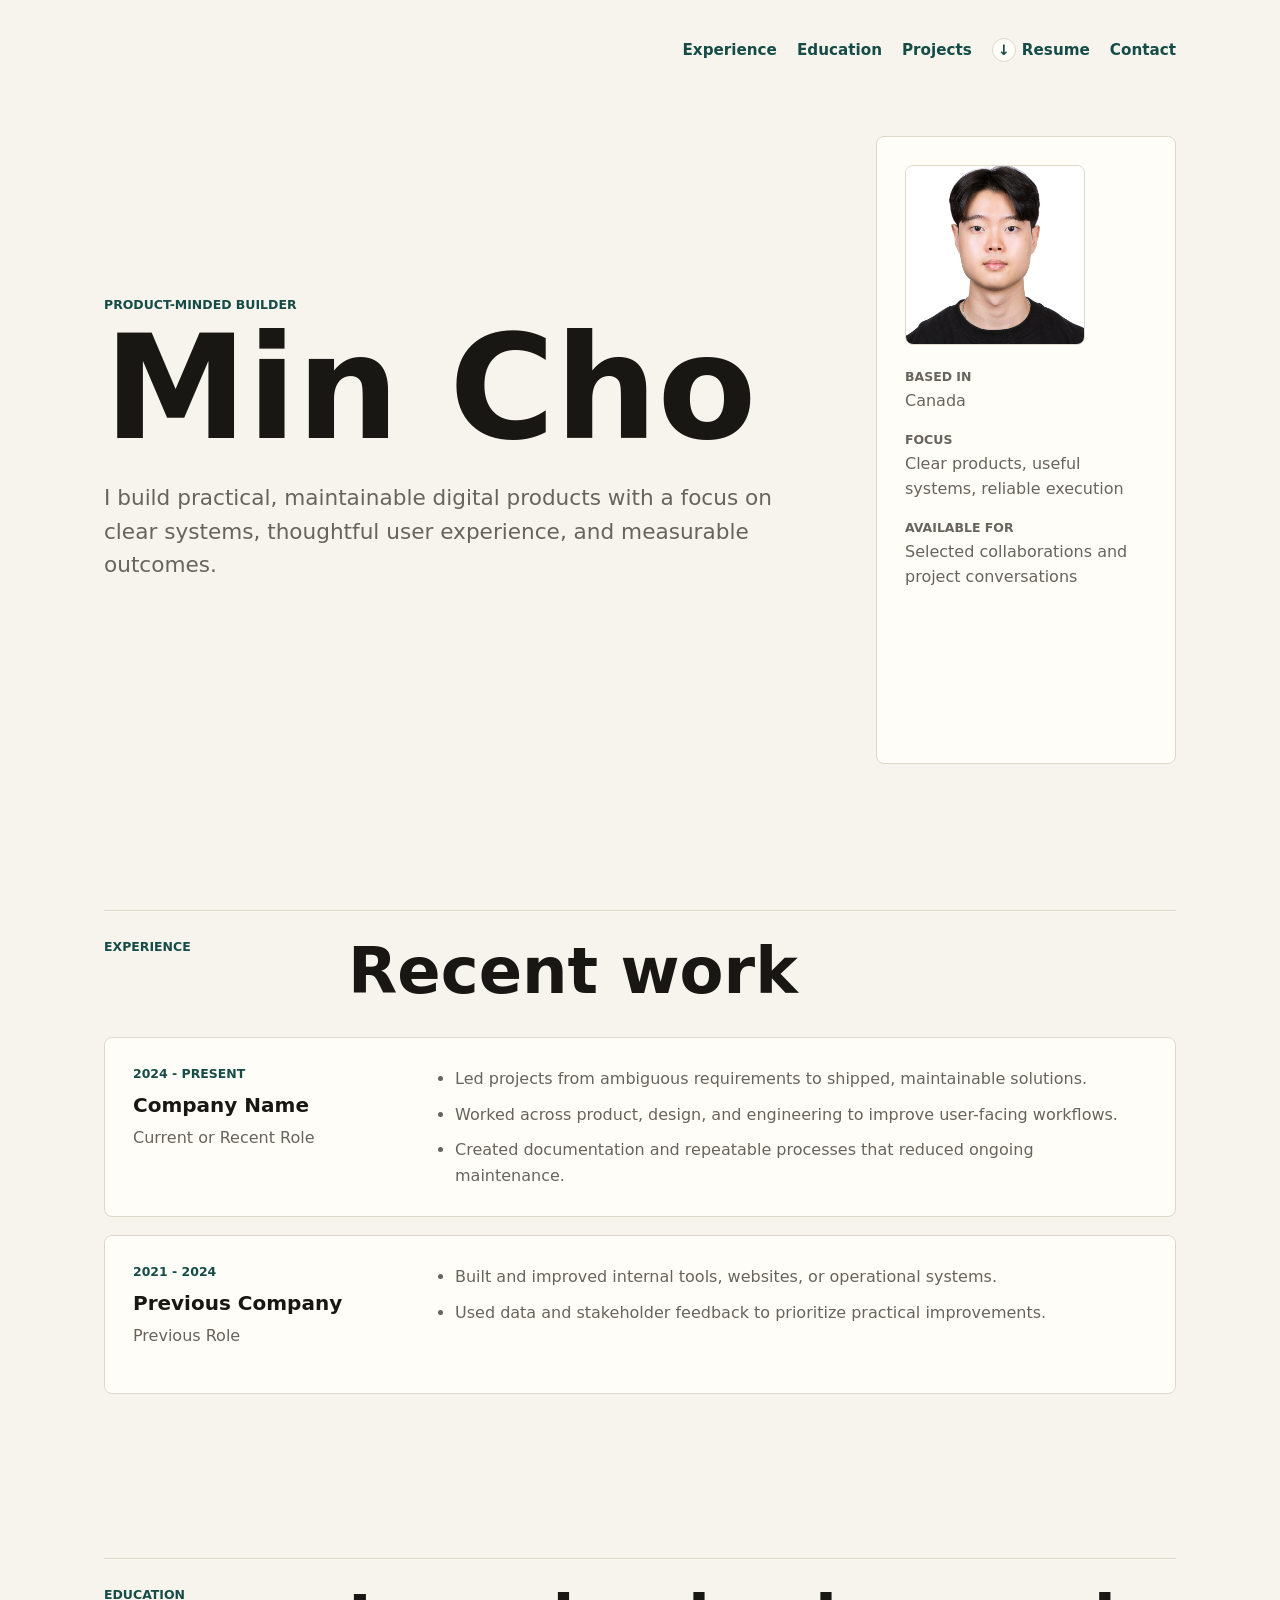
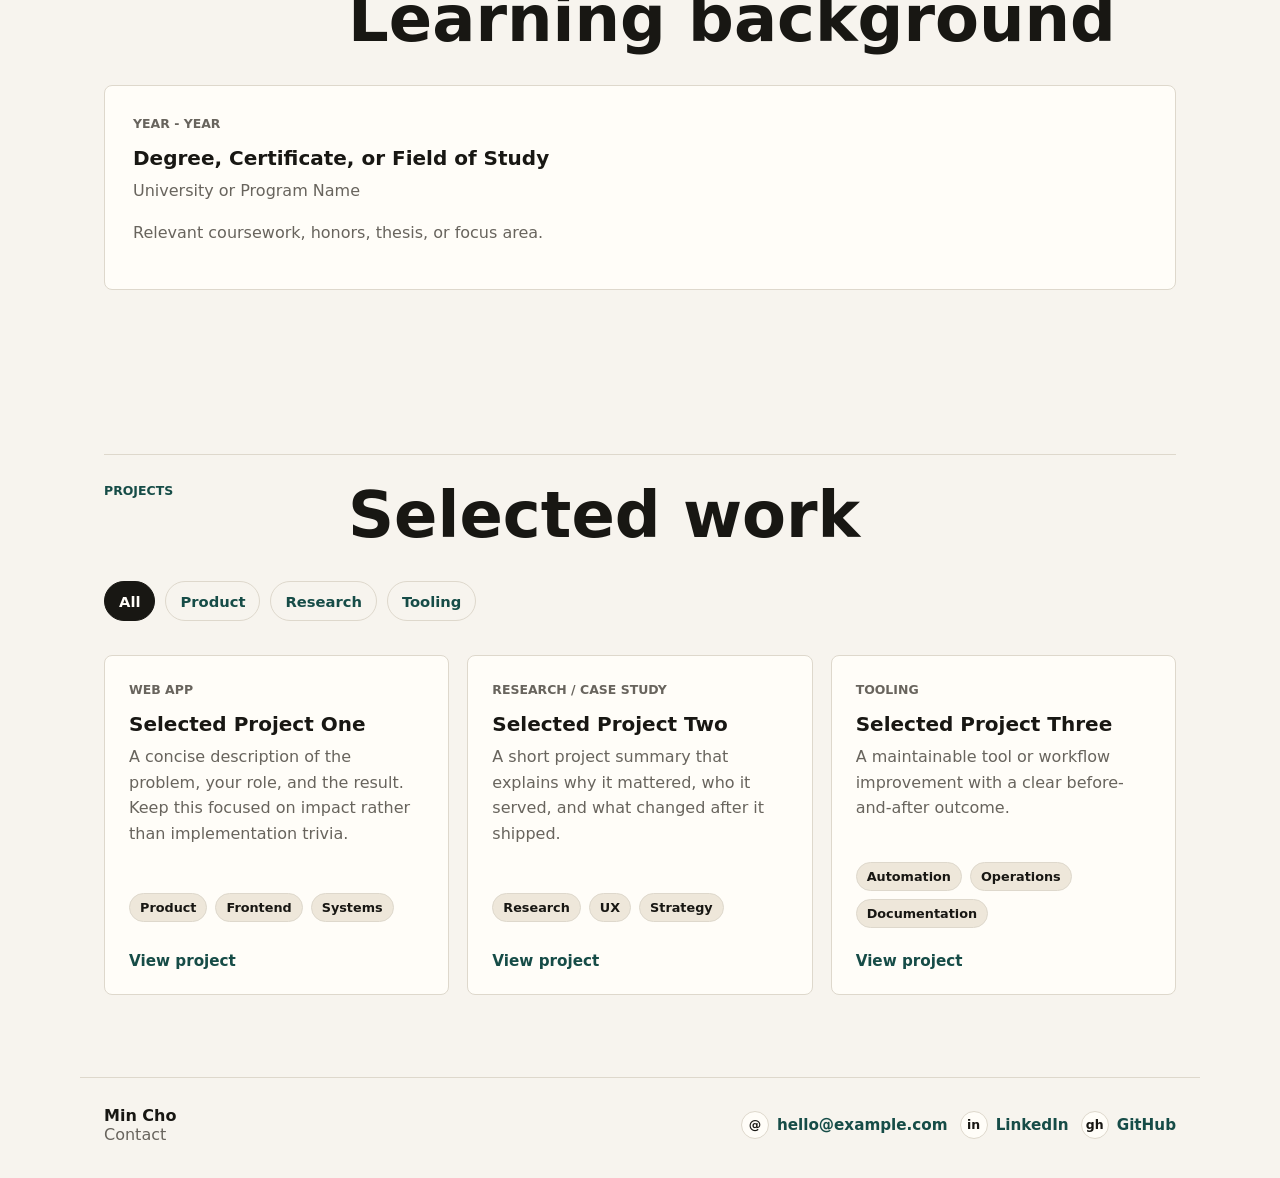
==== index.html @ 4a1a944a "Initial Commit" ====
<!doctype html>
<html lang="en">
  <head>
    <meta charset="utf-8">
    <meta name="viewport" content="width=device-width, initial-scale=1">
    <title>Min Cho | Experience, Education, Projects</title>
    <meta
      name="description"
      content="A minimal personal website highlighting Min Cho's experience, education, and selected projects."
    >
    <link rel="stylesheet" href="styles.css">
  </head>
  <body>
    <main>
      <section class="hero" aria-labelledby="intro-title">
        <nav class="nav" aria-label="Main navigation">
          <a href="#experience">Experience</a>
          <a href="#education">Education</a>
          <a href="#projects">Projects</a>
          <a class="resume-link" href="resume.pdf" download aria-label="Download resume">
            <span class="download-icon" aria-hidden="true">↓</span>
            Resume
          </a>
          <a href="#contact">Contact</a>
        </nav>

        <div class="hero-grid">
          <div class="hero-copy">
            <p class="eyebrow">Product-minded builder</p>
            <h1 id="intro-title">Min Cho</h1>
            <p class="summary">
              I build practical, maintainable digital products with a focus on
              clear systems, thoughtful user experience, and measurable outcomes.
            </p>
          </div>

          <aside class="profile-panel" aria-label="Profile snapshot">
            <img class="profile-photo" src="profile.jpg" alt="Portrait of Min Cho">
            <dl>
              <div>
                <dt>Based in</dt>
                <dd>Canada</dd>
              </div>
              <div>
                <dt>Focus</dt>
                <dd>Clear products, useful systems, reliable execution</dd>
              </div>
              <div>
                <dt>Available for</dt>
                <dd>Selected collaborations and project conversations</dd>
              </div>
            </dl>
          </aside>
        </div>
      </section>

      <section id="experience" class="section">
        <div class="section-heading">
          <p class="eyebrow">Experience</p>
          <h2>Recent work</h2>
        </div>
        <div class="timeline">
          <article class="timeline-item">
            <div>
              <p class="period">2024 - Present</p>
              <h3>Company Name</h3>
              <p class="company">Current or Recent Role</p>
            </div>
            <ul>
              <li>Led projects from ambiguous requirements to shipped, maintainable solutions.</li>
              <li>Worked across product, design, and engineering to improve user-facing workflows.</li>
              <li>Created documentation and repeatable processes that reduced ongoing maintenance.</li>
            </ul>
          </article>

          <article class="timeline-item">
            <div>
              <p class="period">2021 - 2024</p>
              <h3>Previous Company</h3>
              <p class="company">Previous Role</p>
            </div>
            <ul>
              <li>Built and improved internal tools, websites, or operational systems.</li>
              <li>Used data and stakeholder feedback to prioritize practical improvements.</li>
            </ul>
          </article>
        </div>
      </section>

      <section id="education" class="section">
        <div class="section-heading">
          <p class="eyebrow">Education</p>
          <h2>Learning background</h2>
        </div>
        <div class="education-list">
          <article class="education-item">
            <p class="period">Year - Year</p>
            <h3>Degree, Certificate, or Field of Study</h3>
            <p class="company">University or Program Name</p>
            <p>Relevant coursework, honors, thesis, or focus area.</p>
          </article>
        </div>
      </section>

      <section id="projects" class="section">
        <div class="section-heading">
          <p class="eyebrow">Projects</p>
          <h2>Selected work</h2>
        </div>
        <div class="project-filters" aria-label="Filter selected work">
          <button class="filter-button is-active" type="button" data-filter="all">
            All
          </button>
          <button class="filter-button" type="button" data-filter="product">
            Product
          </button>
          <button class="filter-button" type="button" data-filter="research">
            Research
          </button>
          <button class="filter-button" type="button" data-filter="tooling">
            Tooling
          </button>
        </div>
        <div class="project-grid">
          <article class="project-card" data-category="product">
            <div>
              <p class="project-type">Web app</p>
              <h3>Selected Project One</h3>
              <p>
                A concise description of the problem, your role, and the result.
                Keep this focused on impact rather than implementation trivia.
              </p>
            </div>
            <div class="tags" aria-label="Selected Project One tags">
              <span>Product</span>
              <span>Frontend</span>
              <span>Systems</span>
            </div>
            <a href="#">View project</a>
          </article>

          <article class="project-card" data-category="research">
            <div>
              <p class="project-type">Research / case study</p>
              <h3>Selected Project Two</h3>
              <p>
                A short project summary that explains why it mattered, who it
                served, and what changed after it shipped.
              </p>
            </div>
            <div class="tags" aria-label="Selected Project Two tags">
              <span>Research</span>
              <span>UX</span>
              <span>Strategy</span>
            </div>
            <a href="#">View project</a>
          </article>

          <article class="project-card" data-category="tooling">
            <div>
              <p class="project-type">Tooling</p>
              <h3>Selected Project Three</h3>
              <p>
                A maintainable tool or workflow improvement with a clear
                before-and-after outcome.
              </p>
            </div>
            <div class="tags" aria-label="Selected Project Three tags">
              <span>Automation</span>
              <span>Operations</span>
              <span>Documentation</span>
            </div>
            <a href="#">View project</a>
          </article>
        </div>
      </section>

      <footer id="contact">
        <div>
          <p>Min Cho</p>
          <span>Contact</span>
        </div>
        <div class="contact-links" aria-label="Contact information">
          <a href="mailto:hello@example.com">
            <span class="contact-icon" aria-hidden="true">@</span>
            hello@example.com
          </a>
          <a href="https://www.linkedin.com/">
            <span class="contact-icon" aria-hidden="true">in</span>
            LinkedIn
          </a>
          <a href="https://github.com/">
            <span class="contact-icon" aria-hidden="true">gh</span>
            GitHub
          </a>
        </div>
      </footer>
    </main>
    <script>
      const filterButtons = document.querySelectorAll(".filter-button");
      const projectCards = document.querySelectorAll(".project-card");

      filterButtons.forEach((button) => {
        button.addEventListener("click", () => {
          const selectedFilter = button.dataset.filter;

          filterButtons.forEach((item) => {
            item.classList.toggle("is-active", item === button);
          });

          projectCards.forEach((card) => {
            const shouldShow =
              selectedFilter === "all" || card.dataset.category === selectedFilter;

            card.hidden = !shouldShow;
          });
        });
      });
    </script>
  </body>
</html>
---- styles.css ----
:root {
  --background: #f7f4ee;
  --foreground: #181713;
  --muted: #68645d;
  --line: #ded8cc;
  --panel: #fffdf8;
  --accent-strong: #164c47;
  --terracotta: #ad5d45;
}

* {
  box-sizing: border-box;
}

html {
  scroll-behavior: smooth;
}

body {
  background: var(--background);
  color: var(--foreground);
  font-family: Inter, ui-sans-serif, system-ui, -apple-system, BlinkMacSystemFont,
    "Segoe UI", sans-serif;
  margin: 0;
}

a {
  color: inherit;
  text-decoration: none;
}

main {
  min-height: 100vh;
}

.hero,
.section,
footer {
  margin: 0 auto;
  max-width: 1120px;
  padding: 28px 24px;
}

.hero {
  min-height: 92vh;
  display: flex;
  flex-direction: column;
}

.nav {
  align-items: center;
  display: flex;
  flex-wrap: wrap;
  gap: 10px 20px;
  justify-content: flex-end;
  min-height: 44px;
}

.nav a,
.project-card a,
footer a {
  color: var(--accent-strong);
  font-size: 0.95rem;
  font-weight: 650;
}

.resume-link {
  align-items: center;
  display: inline-flex;
  gap: 6px;
}

.download-icon {
  align-items: center;
  background: var(--panel);
  border: 1px solid var(--line);
  border-radius: 999px;
  display: inline-flex;
  font-size: 0.9rem;
  height: 24px;
  justify-content: center;
  line-height: 1;
  width: 24px;
}

.nav a:hover,
.project-card a:hover,
footer a:hover {
  color: var(--terracotta);
}

.hero-grid {
  align-items: center;
  display: grid;
  flex: 1;
  gap: 56px;
  grid-template-columns: minmax(0, 1fr) 300px;
  padding: 64px 0 36px;
}

.hero-copy {
  max-width: 760px;
}

.eyebrow,
.period,
.project-type {
  color: var(--accent-strong);
  font-size: 0.78rem;
  font-weight: 800;
  letter-spacing: 0;
  margin: 0 0 12px;
  text-transform: uppercase;
}

h1,
h2,
h3,
p {
  margin-top: 0;
}

h1 {
  font-size: clamp(4.25rem, 12vw, 9rem);
  letter-spacing: 0;
  line-height: 0.9;
  margin-bottom: 28px;
  max-width: 780px;
}

h2 {
  font-size: clamp(2rem, 5vw, 4rem);
  letter-spacing: 0;
  line-height: 1;
  margin-bottom: 0;
}

h3 {
  font-size: 1.25rem;
  line-height: 1.2;
  margin-bottom: 8px;
}

.summary {
  color: var(--muted);
  font-size: clamp(1.1rem, 2vw, 1.35rem);
  line-height: 1.55;
  max-width: 680px;
}

.profile-panel,
.timeline-item,
.education-item,
.project-card {
  background: var(--panel);
  border: 1px solid var(--line);
  border-radius: 8px;
}

.profile-panel {
  align-self: stretch;
  display: flex;
  flex-direction: column;
  gap: 24px;
  justify-content: flex-start;
  min-height: 0;
  padding: 28px;
}

.profile-photo {
  aspect-ratio: 1;
  background: var(--background);
  border: 1px solid var(--line);
  border-radius: 8px;
  display: block;
  object-fit: cover;
  object-position: center;
  width: 180px;
}

dl,
dd {
  margin: 0;
}

dl {
  display: grid;
  gap: 18px;
}

dt {
  color: var(--muted);
  font-size: 0.78rem;
  font-weight: 700;
  margin-bottom: 4px;
  text-transform: uppercase;
}

dd,
.company,
.education-item p,
.project-card p,
li {
  color: var(--muted);
  line-height: 1.6;
}

.section {
  padding-bottom: 82px;
  padding-top: 82px;
}

.section-heading {
  border-top: 1px solid var(--line);
  display: grid;
  gap: 24px;
  grid-template-columns: 220px minmax(0, 1fr);
  padding-top: 28px;
}

.timeline,
.education-list,
.project-grid {
  display: grid;
  gap: 18px;
  margin-top: 34px;
}

.project-filters {
  display: flex;
  flex-wrap: wrap;
  gap: 10px;
  margin-top: 34px;
}

.filter-button {
  background: transparent;
  border: 1px solid var(--line);
  border-radius: 999px;
  color: var(--accent-strong);
  cursor: pointer;
  font: inherit;
  font-size: 0.92rem;
  font-weight: 700;
  min-height: 40px;
  padding: 8px 14px;
}

.filter-button:hover,
.filter-button.is-active {
  background: var(--foreground);
  border-color: var(--foreground);
  color: var(--panel);
}

.timeline-item {
  display: grid;
  gap: 24px;
  grid-template-columns: 280px minmax(0, 1fr);
  padding: 28px;
}

.timeline-item ul {
  margin: 0;
  padding-left: 18px;
}

.timeline-item li + li {
  margin-top: 10px;
}

.education-item {
  padding: 28px;
}

.project-grid {
  grid-template-columns: repeat(3, minmax(0, 1fr));
}

.project-card {
  display: flex;
  flex-direction: column;
  gap: 24px;
  justify-content: space-between;
  min-height: 340px;
  padding: 24px;
}

.project-card[hidden] {
  display: none;
}

.tags {
  display: flex;
  flex-wrap: wrap;
  gap: 8px;
}

.tags span {
  background: #eee7da;
  border: 1px solid var(--line);
  border-radius: 999px;
  color: var(--foreground);
  font-size: 0.8rem;
  font-weight: 650;
  padding: 6px 10px;
}

footer {
  align-items: center;
  border-top: 1px solid var(--line);
  display: flex;
  gap: 24px;
  justify-content: space-between;
  padding-bottom: 34px;
}

footer p {
  font-weight: 750;
  margin-bottom: 0;
}

footer span {
  color: var(--muted);
}

.contact-links {
  display: flex;
  flex-wrap: wrap;
  gap: 12px;
  justify-content: flex-end;
}

.contact-links a {
  align-items: center;
  display: inline-flex;
  gap: 8px;
}

.contact-icon {
  align-items: center;
  background: var(--panel);
  border: 1px solid var(--line);
  border-radius: 999px;
  color: var(--foreground);
  display: inline-flex;
  font-size: 0.78rem;
  font-weight: 850;
  height: 28px;
  justify-content: center;
  line-height: 1;
  width: 28px;
}

@media (max-width: 840px) {
  .hero,
  .section,
  footer {
    padding-left: 18px;
    padding-right: 18px;
  }

  .hero {
    min-height: auto;
  }

  .nav {
    justify-content: flex-start;
  }

  .hero-grid,
  .section-heading,
  .timeline-item,
  .project-grid {
    grid-template-columns: 1fr;
  }

  .hero-grid {
    gap: 32px;
    padding-top: 50px;
  }

  .profile-panel {
    min-height: auto;
  }

  .profile-photo {
    margin-bottom: 28px;
    width: 160px;
  }
}

@media (max-width: 520px) {
  h1 {
    font-size: 4.2rem;
  }

  footer {
    align-items: flex-start;
    flex-direction: column;
  }

  .contact-links {
    flex-direction: column;
    justify-content: flex-start;
  }
}
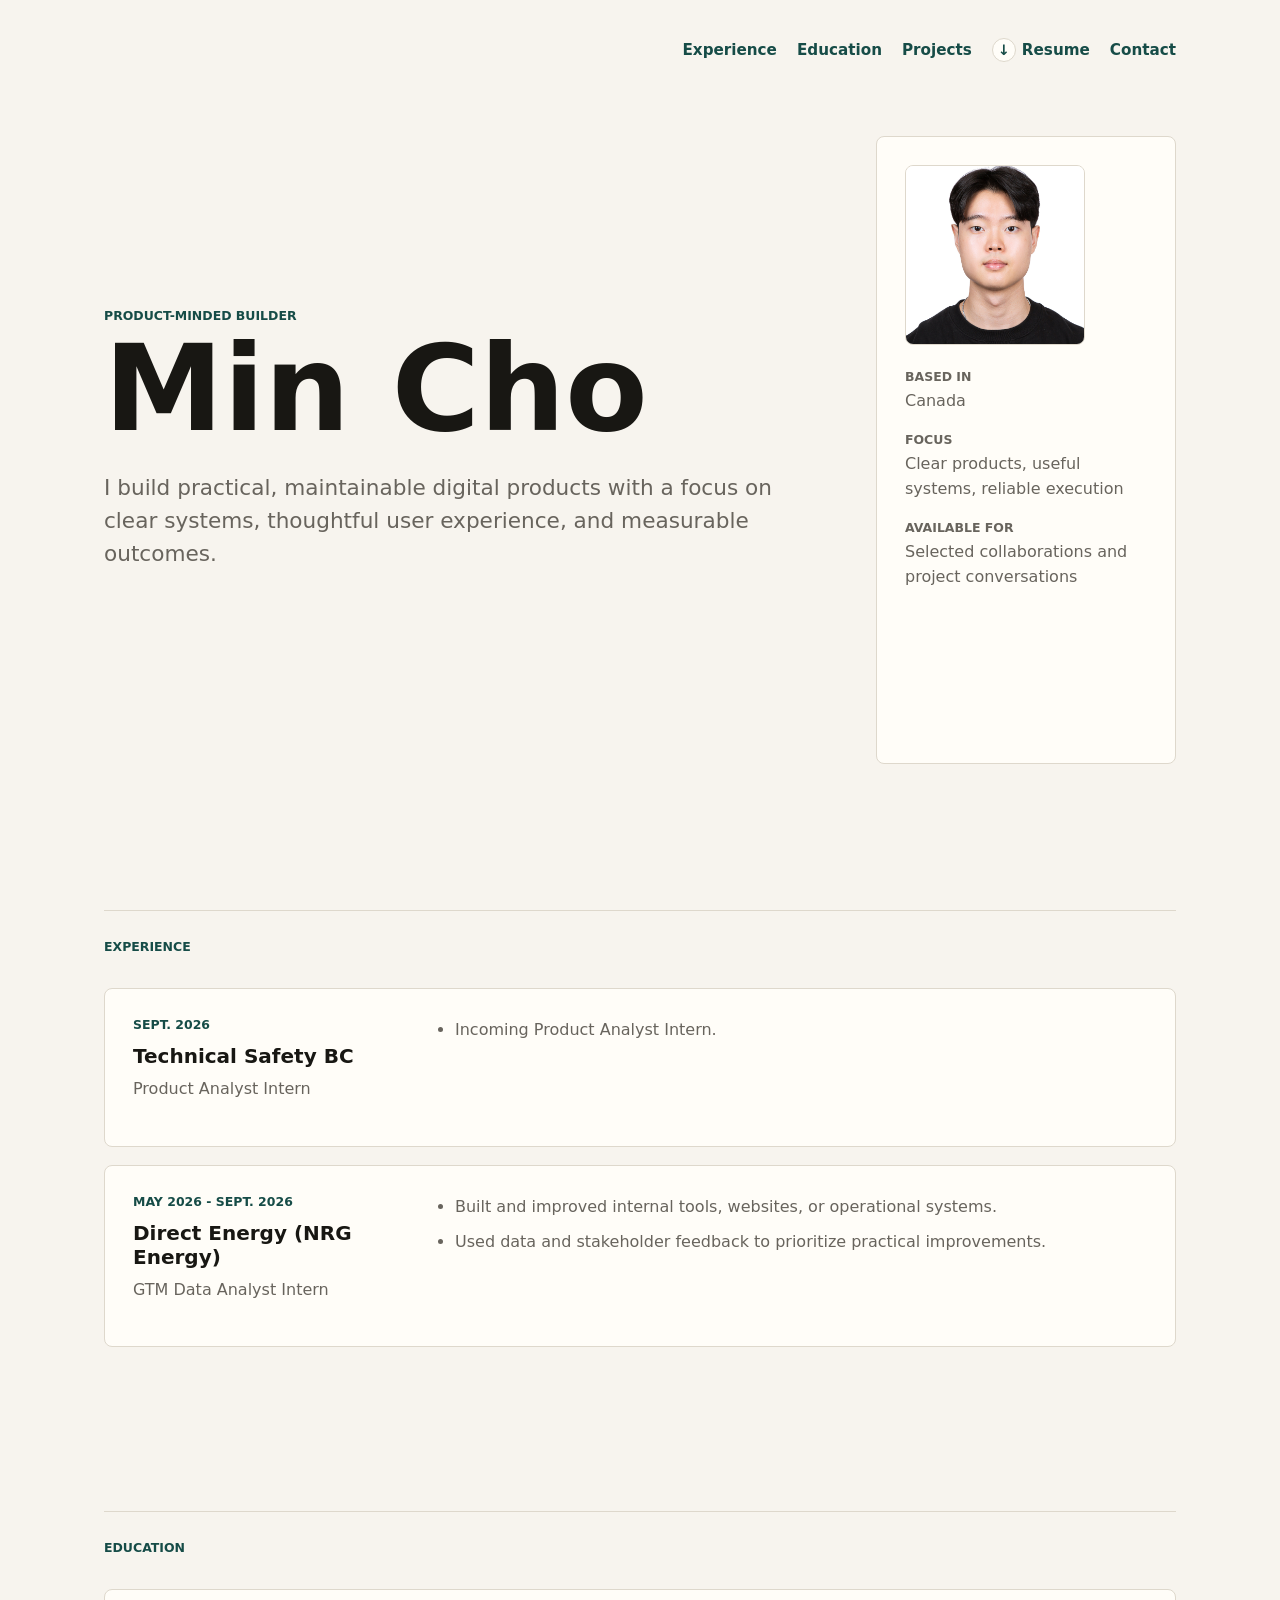
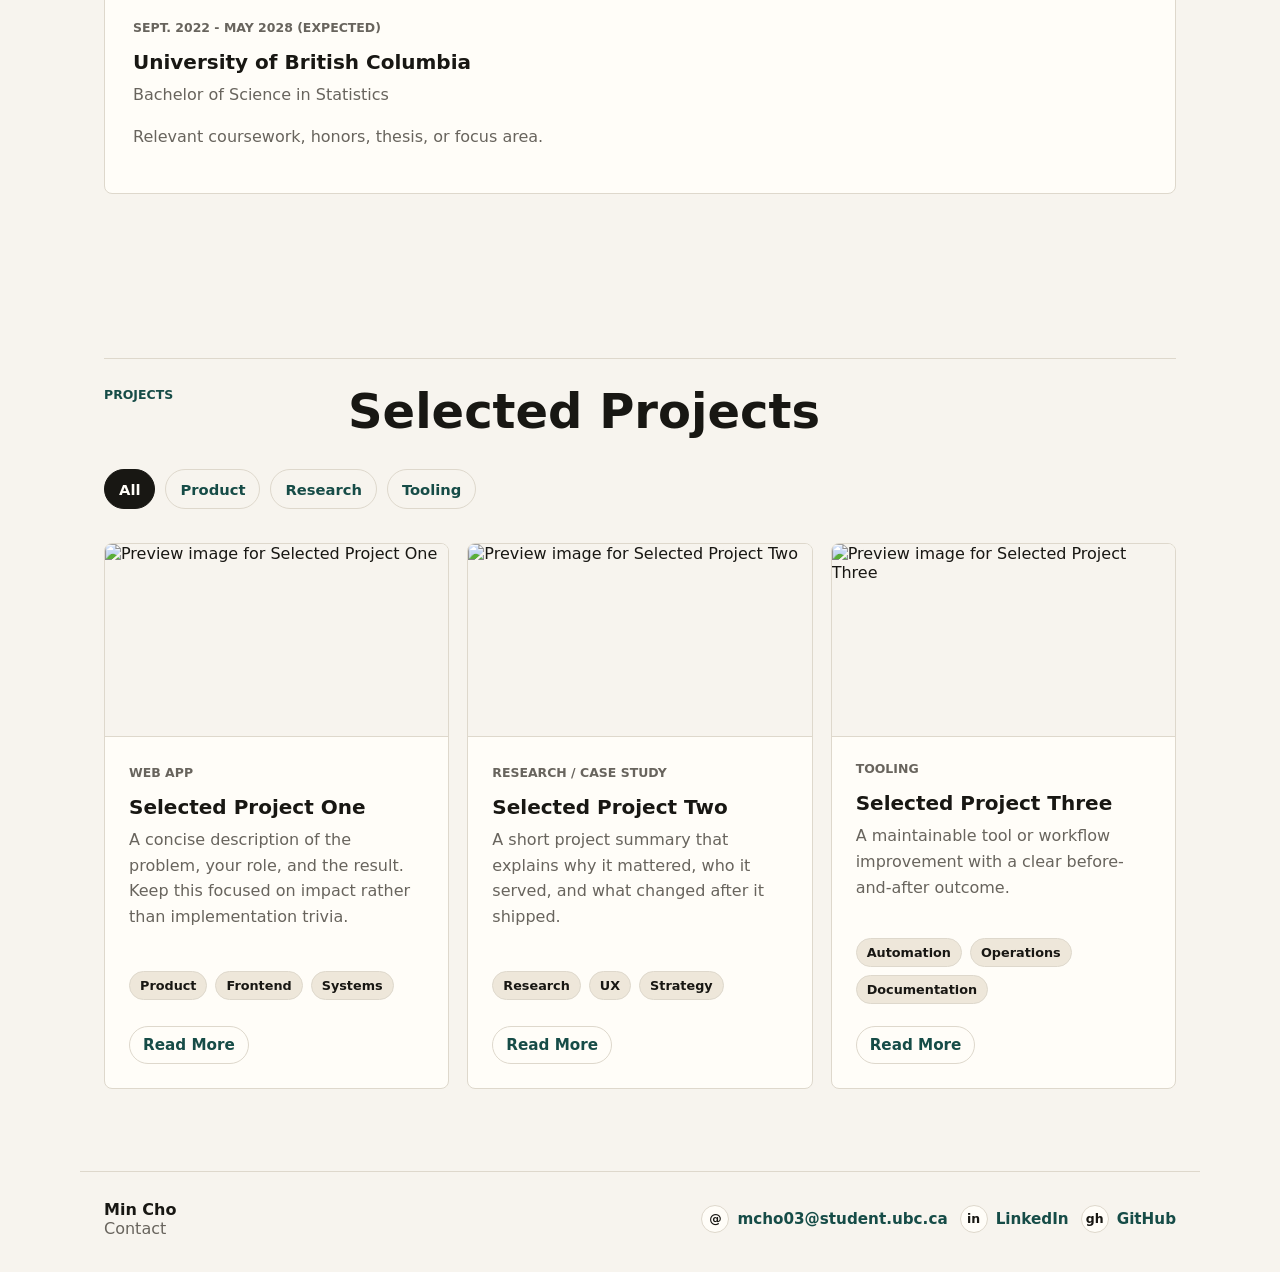
==== commit ea26c2ed: "Added project htmls and resume.pdf" ====
--- a/index.html
+++ b/index.html
@@ -35,7 +35,11 @@
           </div>
 
           <aside class="profile-panel" aria-label="Profile snapshot">
-            <img class="profile-photo" src="profile.jpg" alt="Portrait of Min Cho">
+            <img
+              class="profile-photo"
+              src="profile.jpg"
+              alt="Portrait of Min Cho"
+            >
             <dl>
               <div>
                 <dt>Based in</dt>
@@ -55,29 +59,26 @@
       </section>
 
       <section id="experience" class="section">
-        <div class="section-heading">
+        <div class="section-heading compact-heading">
           <p class="eyebrow">Experience</p>
-          <h2>Recent work</h2>
         </div>
         <div class="timeline">
           <article class="timeline-item">
             <div>
-              <p class="period">2024 - Present</p>
-              <h3>Company Name</h3>
-              <p class="company">Current or Recent Role</p>
+              <p class="period">Sept. 2026</p>
+              <h3>Technical Safety BC</h3>
+              <p class="company">Product Analyst Intern</p>
             </div>
             <ul>
-              <li>Led projects from ambiguous requirements to shipped, maintainable solutions.</li>
-              <li>Worked across product, design, and engineering to improve user-facing workflows.</li>
-              <li>Created documentation and repeatable processes that reduced ongoing maintenance.</li>
+              <li>Incoming Product Analyst Intern.</li>
             </ul>
           </article>
 
           <article class="timeline-item">
             <div>
-              <p class="period">2021 - 2024</p>
-              <h3>Previous Company</h3>
-              <p class="company">Previous Role</p>
+              <p class="period">May 2026 - Sept. 2026</p>
+              <h3>Direct Energy (NRG Energy)</h3>
+              <p class="company">GTM Data Analyst Intern</p>
             </div>
             <ul>
               <li>Built and improved internal tools, websites, or operational systems.</li>
@@ -88,15 +89,14 @@
       </section>
 
       <section id="education" class="section">
-        <div class="section-heading">
+        <div class="section-heading compact-heading">
           <p class="eyebrow">Education</p>
-          <h2>Learning background</h2>
         </div>
         <div class="education-list">
           <article class="education-item">
-            <p class="period">Year - Year</p>
-            <h3>Degree, Certificate, or Field of Study</h3>
-            <p class="company">University or Program Name</p>
+            <p class="period">Sept. 2022 - May 2028 (Expected)</p>
+            <h3>University of British Columbia</h3>
+            <p class="company">Bachelor of Science in Statistics</p>
             <p>Relevant coursework, honors, thesis, or focus area.</p>
           </article>
         </div>
@@ -105,24 +105,50 @@
       <section id="projects" class="section">
         <div class="section-heading">
           <p class="eyebrow">Projects</p>
-          <h2>Selected work</h2>
+          <h2 class="projects-title">Selected Projects</h2>
         </div>
         <div class="project-filters" aria-label="Filter selected work">
-          <button class="filter-button is-active" type="button" data-filter="all">
+          <button
+            class="filter-button is-active"
+            type="button"
+            data-filter="all"
+            aria-pressed="true"
+          >
             All
           </button>
-          <button class="filter-button" type="button" data-filter="product">
+          <button
+            class="filter-button"
+            type="button"
+            data-filter="product"
+            aria-pressed="false"
+          >
             Product
           </button>
-          <button class="filter-button" type="button" data-filter="research">
+          <button
+            class="filter-button"
+            type="button"
+            data-filter="research"
+            aria-pressed="false"
+          >
             Research
           </button>
-          <button class="filter-button" type="button" data-filter="tooling">
+          <button
+            class="filter-button"
+            type="button"
+            data-filter="tooling"
+            aria-pressed="false"
+          >
             Tooling
           </button>
         </div>
         <div class="project-grid">
           <article class="project-card" data-category="product">
+            <img
+              class="project-image"
+              src="project-1.jpg"
+              alt="Preview image for Selected Project One"
+              onerror="this.hidden = true"
+            >
             <div>
               <p class="project-type">Web app</p>
               <h3>Selected Project One</h3>
@@ -136,10 +162,16 @@
               <span>Frontend</span>
               <span>Systems</span>
             </div>
-            <a href="#">View project</a>
+            <a class="project-button" href="project-1.html">Read More</a>
           </article>
 
           <article class="project-card" data-category="research">
+            <img
+              class="project-image"
+              src="project-2.jpg"
+              alt="Preview image for Selected Project Two"
+              onerror="this.hidden = true"
+            >
             <div>
               <p class="project-type">Research / case study</p>
               <h3>Selected Project Two</h3>
@@ -153,10 +185,16 @@
               <span>UX</span>
               <span>Strategy</span>
             </div>
-            <a href="#">View project</a>
+            <a class="project-button" href="project-2.html">Read More</a>
           </article>
 
           <article class="project-card" data-category="tooling">
+            <img
+              class="project-image"
+              src="project-3.jpg"
+              alt="Preview image for Selected Project Three"
+              onerror="this.hidden = true"
+            >
             <div>
               <p class="project-type">Tooling</p>
               <h3>Selected Project Three</h3>
@@ -170,7 +208,7 @@
               <span>Operations</span>
               <span>Documentation</span>
             </div>
-            <a href="#">View project</a>
+            <a class="project-button" href="project-3.html">Read More</a>
           </article>
         </div>
       </section>
@@ -181,15 +219,15 @@
           <span>Contact</span>
         </div>
         <div class="contact-links" aria-label="Contact information">
-          <a href="mailto:hello@example.com">
+          <a href="mailto:mcho03@student.ubc.ca">
             <span class="contact-icon" aria-hidden="true">@</span>
-            hello@example.com
-          </a>
-          <a href="https://www.linkedin.com/">
+            mcho03@student.ubc.ca
+          </a>
+          <a href="https://www.linkedin.com/in/minhyeokcho/">
             <span class="contact-icon" aria-hidden="true">in</span>
             LinkedIn
           </a>
-          <a href="https://github.com/">
+          <a href="https://github.com/mcho04">
             <span class="contact-icon" aria-hidden="true">gh</span>
             GitHub
           </a>
@@ -201,11 +239,14 @@
       const projectCards = document.querySelectorAll(".project-card");
 
       filterButtons.forEach((button) => {
-        button.addEventListener("click", () => {
+        button.addEventListener("click", (event) => {
+          event.preventDefault();
+
           const selectedFilter = button.dataset.filter;
 
           filterButtons.forEach((item) => {
             item.classList.toggle("is-active", item === button);
+            item.setAttribute("aria-pressed", String(item === button));
           });
 
           projectCards.forEach((card) => {
@@ -213,6 +254,16 @@
               selectedFilter === "all" || card.dataset.category === selectedFilter;
 
             card.hidden = !shouldShow;
+
+            if (shouldShow) {
+              card.animate(
+                [
+                  { opacity: 0, transform: "translateY(4px)" },
+                  { opacity: 1, transform: "translateY(0)" },
+                ],
+                { duration: 140, easing: "ease-out" }
+              );
+            }
           });
         });
       });
--- a/styles.css
+++ b/styles.css
@@ -121,7 +121,7 @@
 }
 
 h1 {
-  font-size: clamp(4.25rem, 12vw, 9rem);
+  font-size: clamp(3.8rem, 10vw, 7.5rem);
   letter-spacing: 0;
   line-height: 0.9;
   margin-bottom: 28px;
@@ -133,6 +133,10 @@
   letter-spacing: 0;
   line-height: 1;
   margin-bottom: 0;
+}
+
+.projects-title {
+  font-size: clamp(1.8rem, 4vw, 3rem);
 }
 
 h3 {
@@ -216,6 +220,10 @@
   gap: 24px;
   grid-template-columns: 220px minmax(0, 1fr);
   padding-top: 28px;
+}
+
+.compact-heading {
+  display: block;
 }
 
 .timeline,
@@ -280,14 +288,139 @@
 .project-card {
   display: flex;
   flex-direction: column;
-  gap: 24px;
+  gap: 22px;
   justify-content: space-between;
   min-height: 340px;
-  padding: 24px;
+  overflow: hidden;
+  padding: 0 24px 24px;
+  transition: border-color 160ms ease;
 }
 
 .project-card[hidden] {
   display: none;
+}
+
+.project-image {
+  aspect-ratio: 16 / 9;
+  background: var(--background);
+  border-bottom: 1px solid var(--line);
+  display: block;
+  margin-left: -24px;
+  object-fit: cover;
+  object-position: center;
+  width: calc(100% + 48px);
+}
+
+.project-button {
+  align-self: flex-start;
+  border: 1px solid var(--line);
+  border-radius: 999px;
+  display: inline-flex;
+  padding: 9px 13px;
+}
+
+.project-button:hover {
+  border-color: var(--terracotta);
+}
+
+.project-detail {
+  margin: 0 auto;
+  max-width: 1120px;
+  padding: 28px 24px 82px;
+}
+
+.project-detail-nav {
+  align-items: center;
+  display: flex;
+  justify-content: space-between;
+  margin-bottom: 64px;
+  min-height: 44px;
+}
+
+.back-link,
+.detail-link {
+  align-items: center;
+  color: var(--accent-strong);
+  display: inline-flex;
+  font-weight: 700;
+  gap: 8px;
+}
+
+.project-detail h1 {
+  font-size: clamp(2.25rem, 5vw, 4rem);
+  letter-spacing: 0;
+  line-height: 1;
+  margin-bottom: 28px;
+  max-width: 900px;
+}
+
+.project-hero-image {
+  background: var(--background);
+  border: 1px solid var(--line);
+  border-radius: 8px;
+  display: block;
+  height: auto;
+  max-height: 520px;
+  object-fit: contain;
+  object-position: center;
+  width: 100%;
+}
+
+.project-detail-section {
+  border-top: 1px solid var(--line);
+  margin-top: 56px;
+  padding-top: 28px;
+}
+
+.project-detail-section h2 {
+  color: var(--accent-strong);
+  font-size: 0.78rem;
+  font-weight: 800;
+  letter-spacing: 0;
+  line-height: 1.3;
+  margin-bottom: 18px;
+  text-transform: uppercase;
+}
+
+.project-detail-section p {
+  color: var(--muted);
+  font-size: clamp(1.1rem, 2vw, 1.35rem);
+  line-height: 1.6;
+  max-width: 850px;
+}
+
+.detail-links {
+  display: flex;
+  flex-wrap: wrap;
+  gap: 12px;
+}
+
+.detail-link {
+  align-items: center;
+  background: var(--panel);
+  border: 1px solid var(--line);
+  border-radius: 999px;
+  color: var(--accent-strong);
+  display: inline-flex;
+  font-size: 0.95rem;
+  font-weight: 650;
+  gap: 8px;
+  padding: 9px 13px;
+}
+
+.detail-icon {
+  fill: none;
+  height: 18px;
+  stroke: currentColor;
+  stroke-linecap: round;
+  stroke-linejoin: round;
+  stroke-width: 2;
+  width: 18px;
+}
+
+.github-icon {
+  fill: currentColor;
+  stroke: none;
 }
 
 .tags {
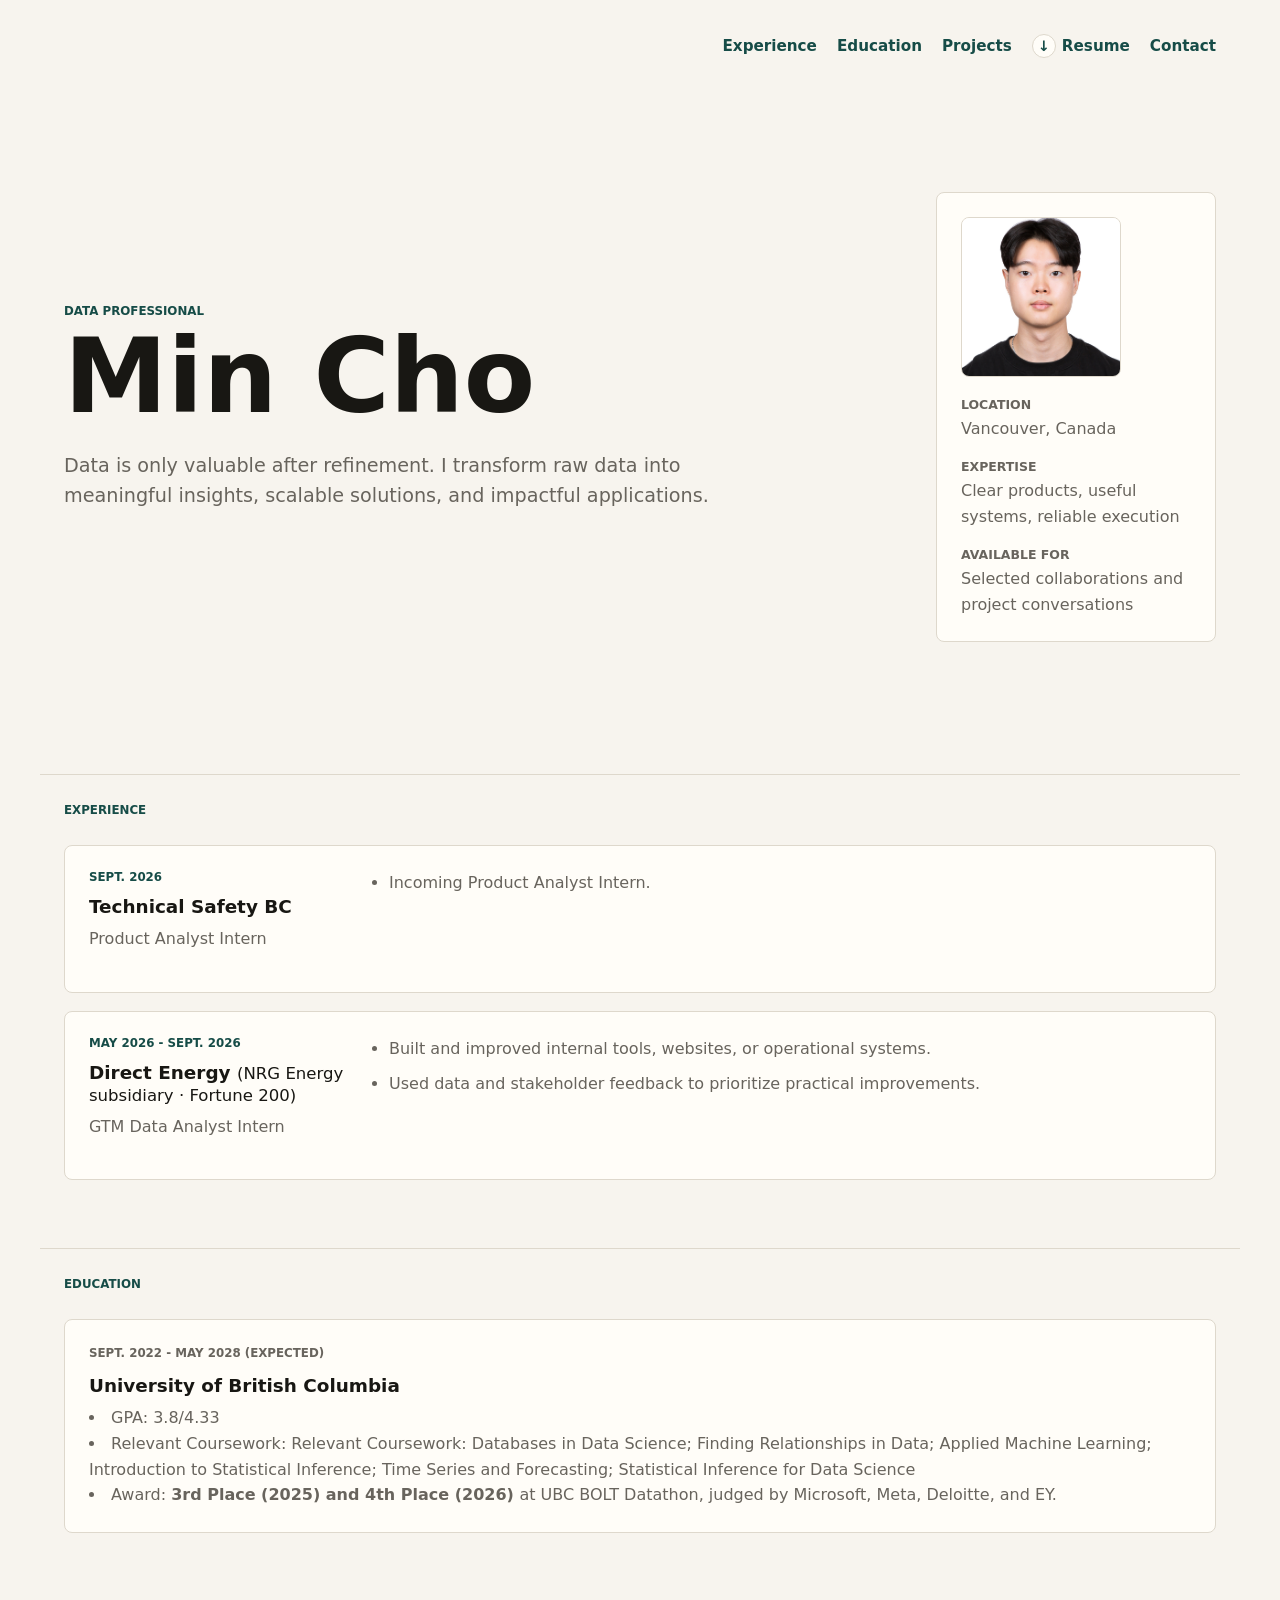
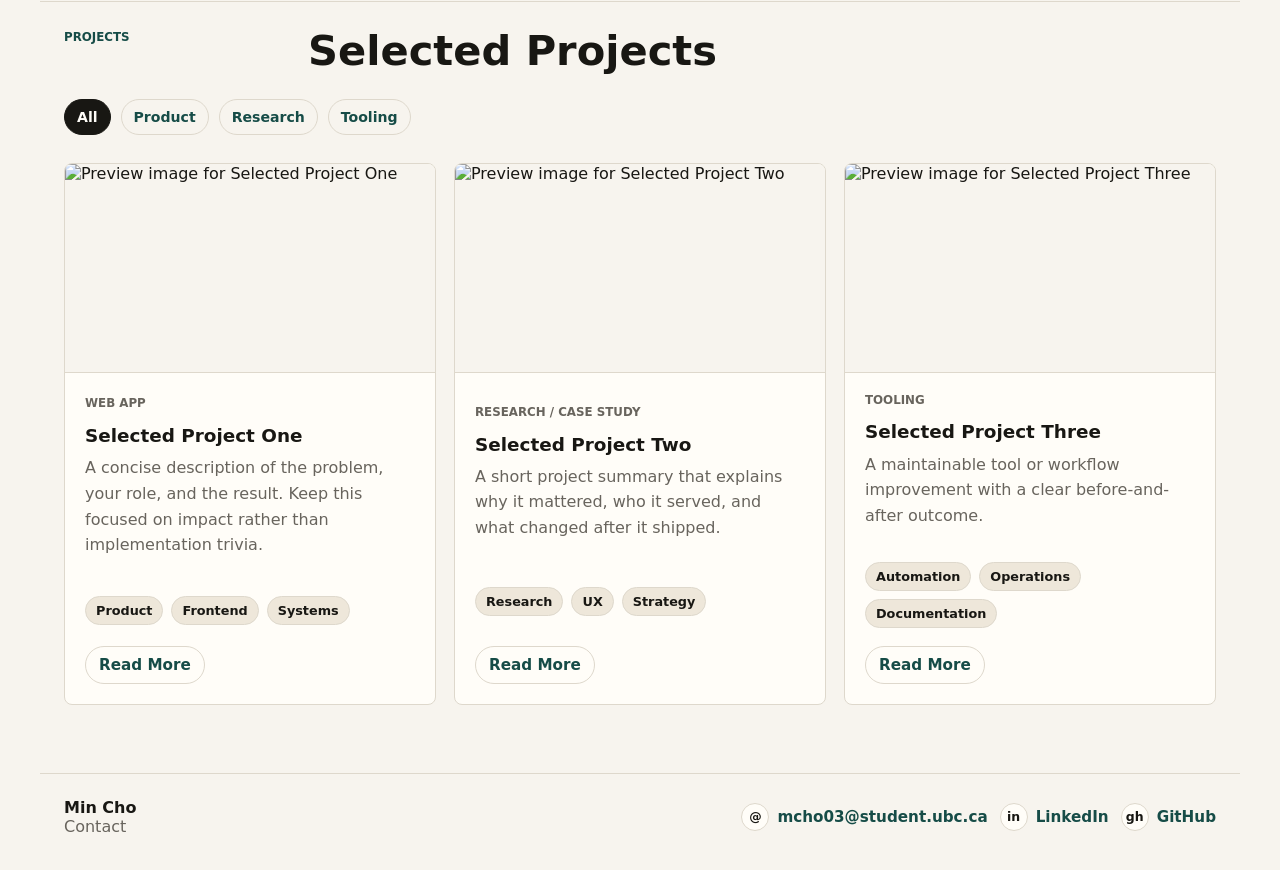
==== commit 9880041f: "changes made" ====
--- a/index.html
+++ b/index.html
@@ -26,11 +26,11 @@
 
         <div class="hero-grid">
           <div class="hero-copy">
-            <p class="eyebrow">Product-minded builder</p>
+            <p class="eyebrow">Data Professional</p>
             <h1 id="intro-title">Min Cho</h1>
             <p class="summary">
-              I build practical, maintainable digital products with a focus on
-              clear systems, thoughtful user experience, and measurable outcomes.
+              Data is only valuable after refinement. 
+              I transform raw data into meaningful insights, scalable solutions, and impactful applications.
             </p>
           </div>
 
@@ -42,11 +42,11 @@
             >
             <dl>
               <div>
-                <dt>Based in</dt>
-                <dd>Canada</dd>
+                <dt>Location</dt>
+                <dd>Vancouver, Canada</dd>
               </div>
               <div>
-                <dt>Focus</dt>
+                <dt>Expertise</dt>
                 <dd>Clear products, useful systems, reliable execution</dd>
               </div>
               <div>
@@ -75,9 +75,9 @@
           </article>
 
           <article class="timeline-item">
-            <div>
+            <div> 
               <p class="period">May 2026 - Sept. 2026</p>
-              <h3>Direct Energy (NRG Energy)</h3>
+              <h3>Direct Energy <small>(NRG Energy subsidiary · Fortune 200)</small></h3>
               <p class="company">GTM Data Analyst Intern</p>
             </div>
             <ul>
@@ -96,9 +96,11 @@
           <article class="education-item">
             <p class="period">Sept. 2022 - May 2028 (Expected)</p>
             <h3>University of British Columbia</h3>
-            <p class="company">Bachelor of Science in Statistics</p>
-            <p>Relevant coursework, honors, thesis, or focus area.</p>
-          </article>
+            <li>GPA: 3.8/4.33</li>
+            <li>Relevant Coursework: Relevant Coursework: Databases in Data Science; Finding Relationships in Data; Applied Machine Learning;
+              Introduction to Statistical Inference; Time Series and Forecasting; Statistical Inference for Data Science</li>
+            <li>Award: <strong> 3rd Place (2025) and 4th Place (2026) </strong> at UBC BOLT Datathon, judged by Microsoft, Meta, Deloitte, and EY.</li>
+            </article>
         </div>
       </section>
 
--- a/styles.css
+++ b/styles.css
@@ -37,12 +37,12 @@
 .section,
 footer {
   margin: 0 auto;
-  max-width: 1120px;
-  padding: 28px 24px;
+  max-width: 1200px;
+  padding: 24px 24px;
 }
 
 .hero {
-  min-height: 92vh;
+  min-height: 86vh;
   display: flex;
   flex-direction: column;
 }
@@ -93,9 +93,9 @@
   align-items: center;
   display: grid;
   flex: 1;
-  gap: 56px;
-  grid-template-columns: minmax(0, 1fr) 300px;
-  padding: 64px 0 36px;
+  gap: 48px;
+  grid-template-columns: minmax(0, 1fr) 280px;
+  padding: 48px 0 32px;
 }
 
 .hero-copy {
@@ -106,7 +106,7 @@
 .period,
 .project-type {
   color: var(--accent-strong);
-  font-size: 0.78rem;
+  font-size: 0.74rem;
   font-weight: 800;
   letter-spacing: 0;
   margin: 0 0 12px;
@@ -121,7 +121,7 @@
 }
 
 h1 {
-  font-size: clamp(3.8rem, 10vw, 7.5rem);
+  font-size: clamp(3.4rem, 8.5vw, 6.5rem);
   letter-spacing: 0;
   line-height: 0.9;
   margin-bottom: 28px;
@@ -129,25 +129,30 @@
 }
 
 h2 {
-  font-size: clamp(2rem, 5vw, 4rem);
+  font-size: clamp(1.8rem, 4.2vw, 3.4rem);
   letter-spacing: 0;
   line-height: 1;
   margin-bottom: 0;
 }
 
 .projects-title {
-  font-size: clamp(1.8rem, 4vw, 3rem);
+  font-size: clamp(1.65rem, 3.5vw, 2.6rem);
 }
 
 h3 {
-  font-size: 1.25rem;
+  font-size: 1.15rem;
   line-height: 1.2;
   margin-bottom: 8px;
 }
 
+h3 small {
+  font-size: 0.9em;
+  font-weight: 400;
+}
+
 .summary {
   color: var(--muted);
-  font-size: clamp(1.1rem, 2vw, 1.35rem);
+  font-size: clamp(1rem, 1.6vw, 1.2rem);
   line-height: 1.55;
   max-width: 680px;
 }
@@ -162,13 +167,13 @@
 }
 
 .profile-panel {
-  align-self: stretch;
+  align-self: center;
   display: flex;
   flex-direction: column;
-  gap: 24px;
+  gap: 20px;
   justify-content: flex-start;
   min-height: 0;
-  padding: 28px;
+  padding: 24px;
 }
 
 .profile-photo {
@@ -179,7 +184,7 @@
   display: block;
   object-fit: cover;
   object-position: center;
-  width: 180px;
+  width: 160px;
 }
 
 dl,
@@ -210,16 +215,15 @@
 }
 
 .section {
-  padding-bottom: 82px;
-  padding-top: 82px;
+  border-top: 1px solid var(--line);
+  padding-bottom: 68px;
+  padding-top: 28px;
 }
 
 .section-heading {
-  border-top: 1px solid var(--line);
   display: grid;
   gap: 24px;
   grid-template-columns: 220px minmax(0, 1fr);
-  padding-top: 28px;
 }
 
 .compact-heading {
@@ -231,14 +235,14 @@
 .project-grid {
   display: grid;
   gap: 18px;
-  margin-top: 34px;
+  margin-top: 28px;
 }
 
 .project-filters {
   display: flex;
   flex-wrap: wrap;
   gap: 10px;
-  margin-top: 34px;
+  margin-top: 28px;
 }
 
 .filter-button {
@@ -248,10 +252,10 @@
   color: var(--accent-strong);
   cursor: pointer;
   font: inherit;
-  font-size: 0.92rem;
+  font-size: 0.88rem;
   font-weight: 700;
-  min-height: 40px;
-  padding: 8px 14px;
+  min-height: 36px;
+  padding: 7px 12px;
 }
 
 .filter-button:hover,
@@ -263,9 +267,9 @@
 
 .timeline-item {
   display: grid;
-  gap: 24px;
-  grid-template-columns: 280px minmax(0, 1fr);
-  padding: 28px;
+  gap: 22px;
+  grid-template-columns: 260px minmax(0, 1fr);
+  padding: 24px;
 }
 
 .timeline-item ul {
@@ -278,7 +282,7 @@
 }
 
 .education-item {
-  padding: 28px;
+  padding: 24px;
 }
 
 .project-grid {
@@ -288,11 +292,11 @@
 .project-card {
   display: flex;
   flex-direction: column;
-  gap: 22px;
+  gap: 18px;
   justify-content: space-between;
-  min-height: 340px;
+  min-height: 310px;
   overflow: hidden;
-  padding: 0 24px 24px;
+  padding: 0 20px 20px;
   transition: border-color 160ms ease;
 }
 
@@ -305,10 +309,10 @@
   background: var(--background);
   border-bottom: 1px solid var(--line);
   display: block;
-  margin-left: -24px;
+  margin-left: -20px;
   object-fit: cover;
   object-position: center;
-  width: calc(100% + 48px);
+  width: calc(100% + 40px);
 }
 
 .project-button {
@@ -325,15 +329,15 @@
 
 .project-detail {
   margin: 0 auto;
-  max-width: 1120px;
-  padding: 28px 24px 82px;
+  max-width: 1200px;
+  padding: 24px 24px 68px;
 }
 
 .project-detail-nav {
   align-items: center;
   display: flex;
   justify-content: space-between;
-  margin-bottom: 64px;
+  margin-bottom: 48px;
   min-height: 44px;
 }
 
@@ -347,7 +351,7 @@
 }
 
 .project-detail h1 {
-  font-size: clamp(2.25rem, 5vw, 4rem);
+  font-size: clamp(2rem, 4.2vw, 3.4rem);
   letter-spacing: 0;
   line-height: 1;
   margin-bottom: 28px;
@@ -360,7 +364,7 @@
   border-radius: 8px;
   display: block;
   height: auto;
-  max-height: 520px;
+  max-height: 480px;
   object-fit: contain;
   object-position: center;
   width: 100%;
@@ -368,8 +372,8 @@
 
 .project-detail-section {
   border-top: 1px solid var(--line);
-  margin-top: 56px;
-  padding-top: 28px;
+  margin-top: 48px;
+  padding-top: 24px;
 }
 
 .project-detail-section h2 {
@@ -384,7 +388,7 @@
 
 .project-detail-section p {
   color: var(--muted);
-  font-size: clamp(1.1rem, 2vw, 1.35rem);
+  font-size: clamp(1rem, 1.6vw, 1.2rem);
   line-height: 1.6;
   max-width: 850px;
 }
@@ -485,6 +489,11 @@
   width: 28px;
 }
 
+svg.contact-icon {
+  fill: currentColor;
+  padding: 6px;
+}
+
 @media (max-width: 840px) {
   .hero,
   .section,
